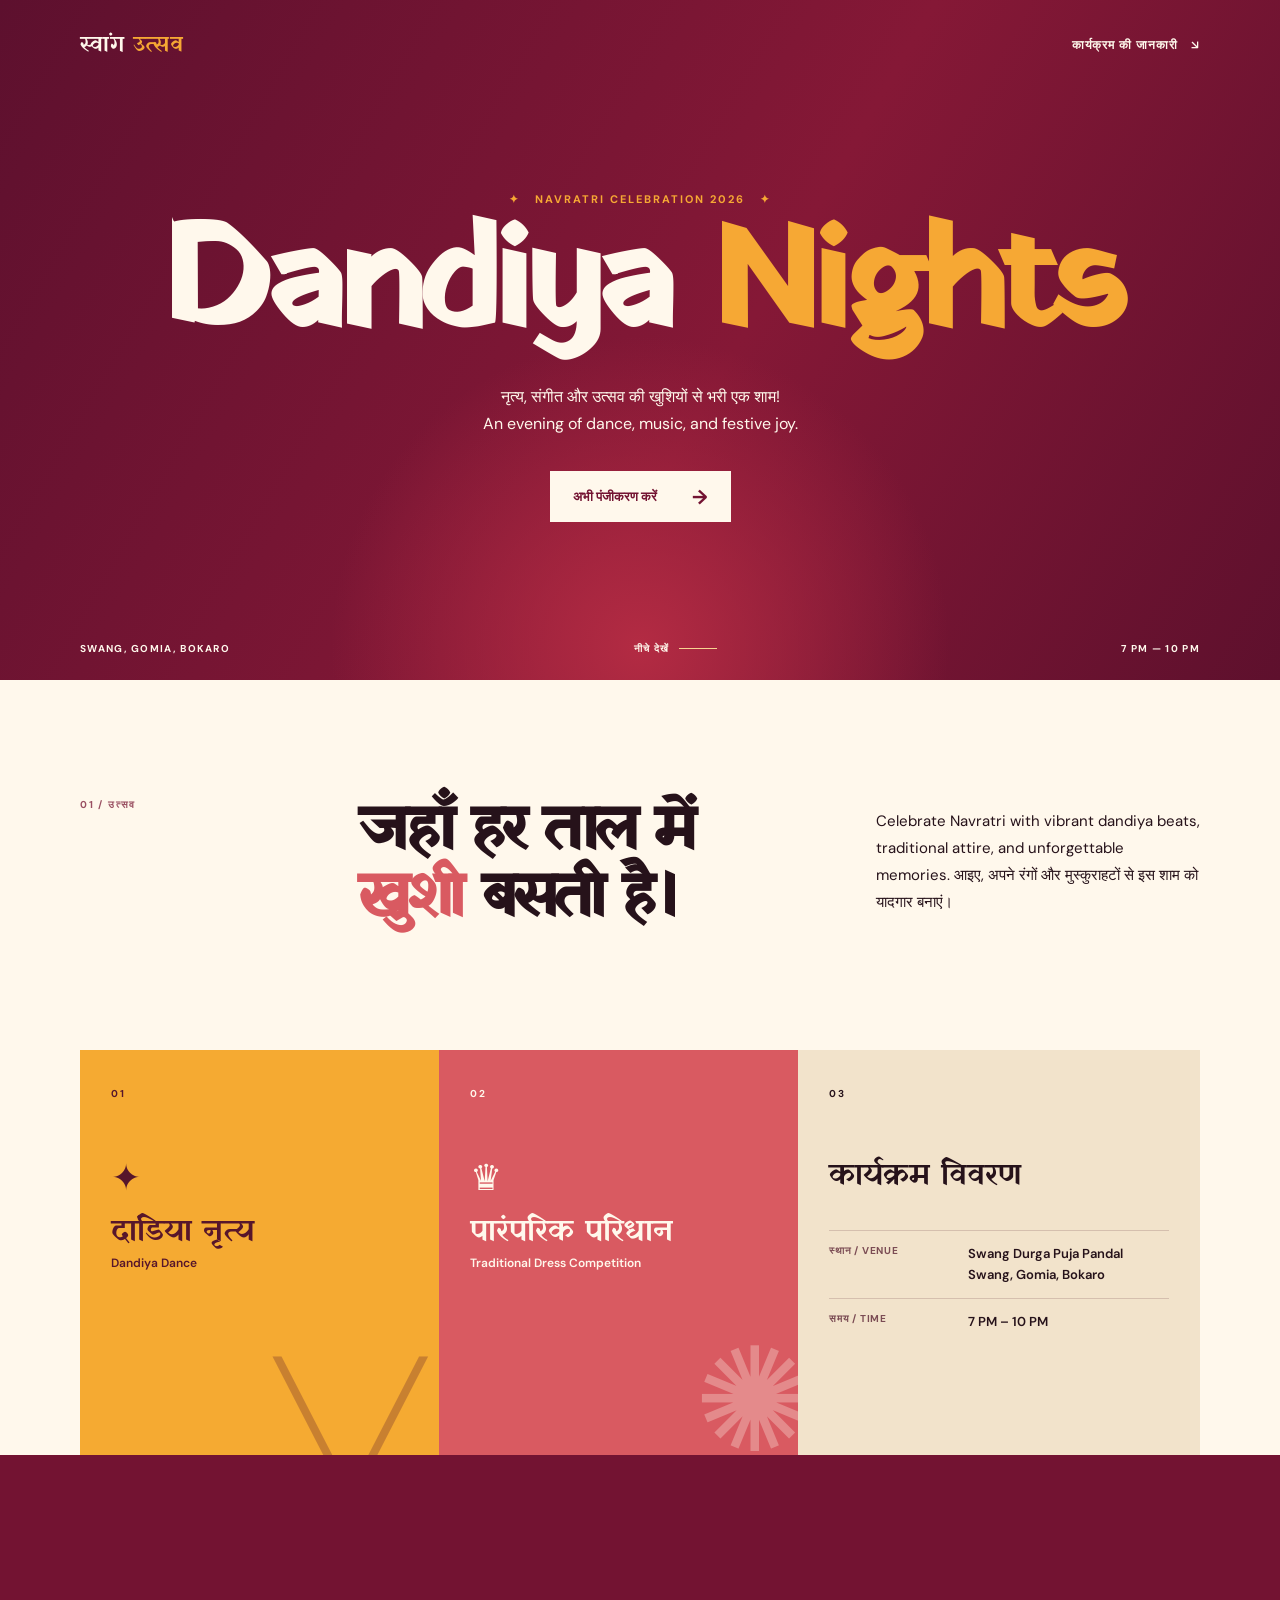
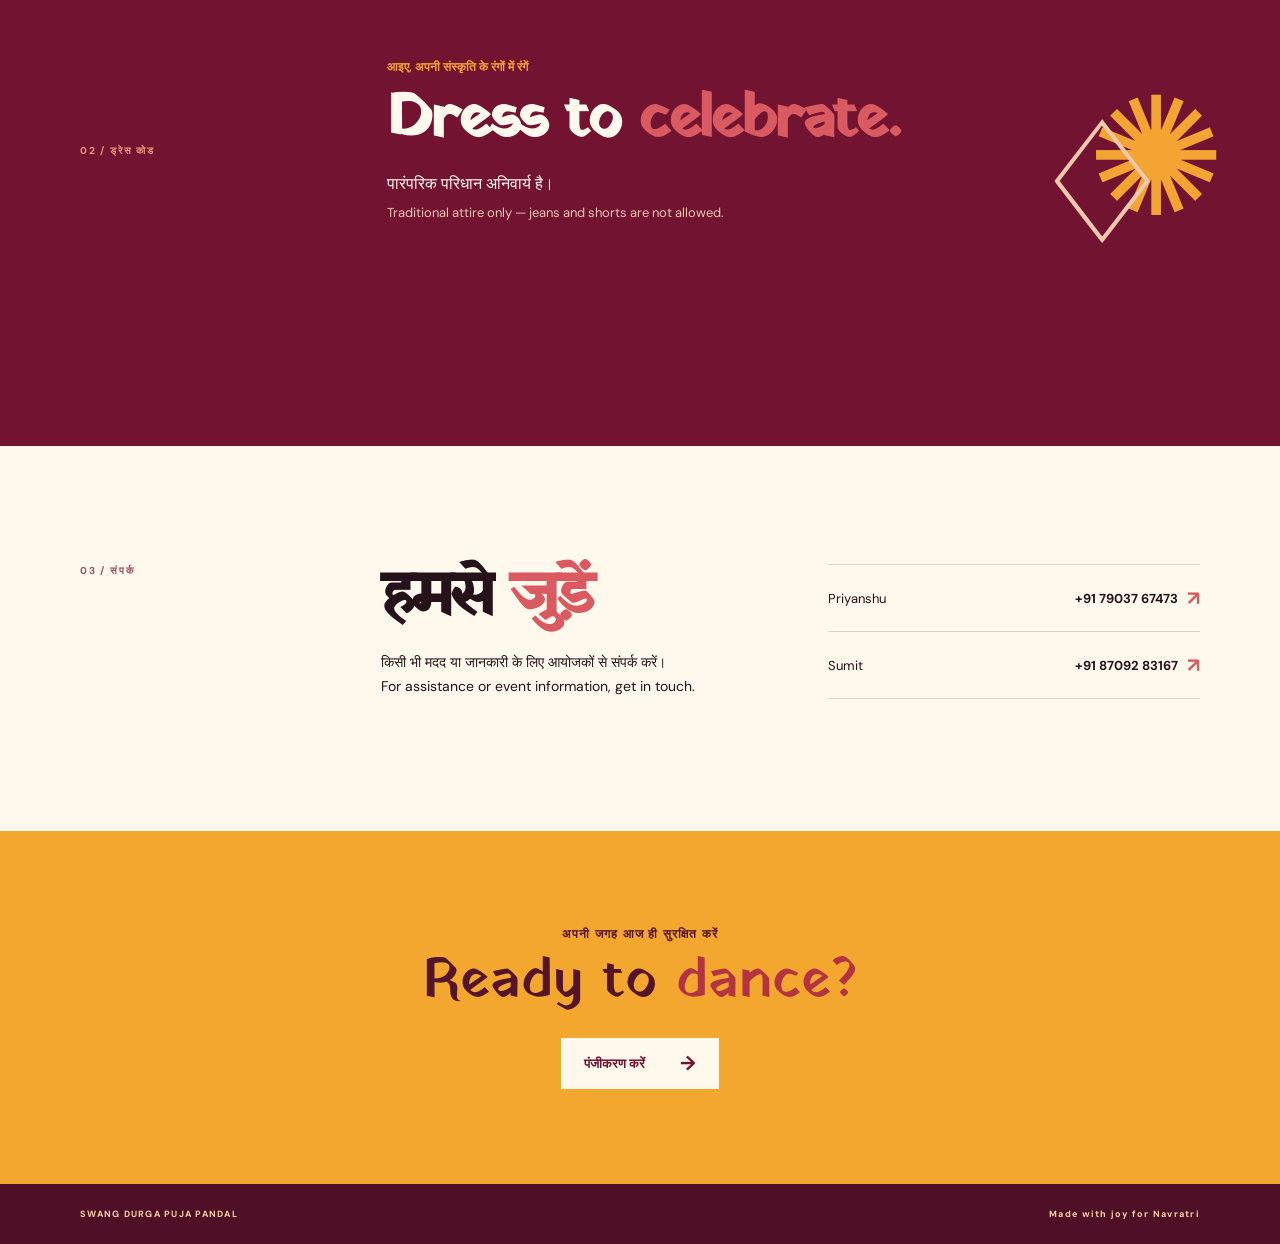
==== index.html @ 5c84b72b "Initial commit via Netlify [skip ci]" ====
<!doctype html>
<html lang="en">
<head>
  <meta charset="utf-8">
  <meta name="viewport" content="width=device-width, initial-scale=1">
  <meta name="theme-color" content="#7a1532">
  <title>Dandiya Nights · Swang</title>
  <link rel="preconnect" href="https://fonts.googleapis.com">
  <link rel="preconnect" href="https://fonts.gstatic.com" crossorigin>
  <link href="https://fonts.googleapis.com/css2?family=DM+Sans:wght@400;500;600;700&family=Yatra+One&display=swap" rel="stylesheet">
  <link rel="stylesheet" href="style.css">
</head>
<body>
  <main>
    <section class="hero">
      <div class="glow glow-one"></div><div class="glow glow-two"></div>
      <nav class="nav container"><a class="brand" href="index.html">स्वांग <span>उत्सव</span></a><a class="nav-link" href="#details">कार्यक्रम की जानकारी <span>↘</span></a></nav>
      <div class="hero-content container">
        <p class="eyebrow">✦ &nbsp; NAVRATRI CELEBRATION 2026 &nbsp; ✦</p>
        <h1>Dandiya <em>Nights</em></h1>
        <p class="hero-copy">नृत्य, संगीत और उत्सव की खुशियों से भरी एक शाम!<br>An evening of dance, music, and festive joy.</p>
        <a class="button button-light" href="register.html">अभी पंजीकरण करें <span>→</span></a>
      </div>
      <div class="dandiya d1">╲</div><div class="dandiya d2">╱</div>
      <div class="hero-footer container"><span>SWANG, GOMIA, BOKARO</span><span class="scroll">नीचे देखें <i></i></span><span>7 PM — 10 PM</span></div>
    </section>

    <section id="details" class="intro section container">
      <div class="section-label">01 / उत्सव</div>
      <div><h2>जहाँ हर ताल में<br><i>खुशी</i> बसती है।</h2></div>
      <p>Celebrate Navratri with vibrant dandiya beats, traditional attire, and unforgettable memories. आइए, अपने रंगों और मुस्कुराहटों से इस शाम को यादगार बनाएं।</p>
    </section>

    <section class="event-grid container">
      <article class="event-card feature-card"><span class="card-num">01</span><div class="icon">✦</div><h3>दांडिया नृत्य</h3><p>Dandiya Dance</p><div class="sticks">╲ ╱</div></article>
      <article class="event-card warm"><span class="card-num">02</span><div class="icon">♛</div><h3>पारंपरिक परिधान</h3><p>Traditional Dress Competition</p><div class="rangoli">✺</div></article>
      <article class="event-card details-card"><span class="card-num">03</span><h3>कार्यक्रम विवरण</h3><dl><div><dt>स्थान / Venue</dt><dd>Swang Durga Puja Pandal<br>Swang, Gomia, Bokaro</dd></div><div><dt>समय / Time</dt><dd>7 PM – 10 PM</dd></div></dl></article>
    </section>

    <section class="dress section"><div class="container dress-inner"><div class="section-label">02 / ड्रेस कोड</div><div><p class="mini">आइए, अपनी संस्कृति के रंगों में रंगें</p><h2>Dress to <i>celebrate.</i></h2><p class="dress-copy">पारंपरिक परिधान अनिवार्य है।<br><span>Traditional attire only — jeans and shorts are not allowed.</span></p></div><div class="dress-art" aria-hidden="true"><div class="sun">✺</div><div class="figure">♢</div></div></div></section>

    <section class="contacts section container"><div class="section-label">03 / संपर्क</div><div><h2>हमसे <i>जुड़ें</i></h2><p>किसी भी मदद या जानकारी के लिए आयोजकों से संपर्क करें।<br>For assistance or event information, get in touch.</p></div><div class="contact-list"><a href="tel:+917903767473"><span>Priyanshu</span><strong>+91 79037 67473</strong><b>↗</b></a><a href="tel:+918709283167"><span>Sumit</span><strong>+91 87092 83167</strong><b>↗</b></a></div></section>

    <section class="cta"><div class="container"><p>अपनी जगह आज ही सुरक्षित करें</p><h2>Ready to <i>dance?</i></h2><a class="button button-light" href="register.html">पंजीकरण करें <span>→</span></a></div></section>
  </main>
  <footer><span>SWANG DURGA PUJA PANDAL</span><span>Made with joy for Navratri</span></footer>
</body>
</html>
---- style.css ----
:root{--wine:#731332;--ink:#26121a;--cream:#fff8ec;--saffron:#f6a834;--rose:#d95a61;--line:rgba(77,30,43,.18)}*{box-sizing:border-box}html{scroll-behavior:smooth}body{margin:0;background:var(--cream);color:var(--ink);font-family:"DM Sans",sans-serif}a{color:inherit;text-decoration:none}.container{width:min(1120px,calc(100% - 48px));margin:auto}.hero{min-height:680px;position:relative;isolation:isolate;overflow:hidden;background:var(--wine);color:#fff8ec}.hero:after{content:"";position:absolute;z-index:-1;inset:0;background:radial-gradient(circle at 50% 95%,#b32b43 0,transparent 34%),linear-gradient(120deg,#5d102e,#851836 56%,#5e102d)}.glow{position:absolute;z-index:-1;border-radius:50%;filter:blur(8px);opacity:.7}.glow-one{width:330px;height:330px;top:-190px;left:15%;background:#f09a39}.glow-two{width:220px;height:220px;right:-85px;bottom:80px;background:#e46561}.nav{height:90px;display:flex;align-items:center;justify-content:space-between}.brand{font-family:"Yatra One",cursive;font-size:22px;letter-spacing:.5px}.brand span{color:var(--saffron)}.nav-link,.back{font-size:12px;font-weight:600;letter-spacing:.08em}.nav-link span{margin-left:9px}.hero-content{padding-top:102px;text-align:center}.eyebrow{font-size:11px;letter-spacing:.18em;font-weight:700;color:var(--saffron);margin:0 0 20px}.hero h1,.form-aside h1,.thanks h1{font-family:"Yatra One",cursive;font-size:clamp(70px,12vw,143px);line-height:.86;letter-spacing:-.05em;margin:0}.hero h1 em,.form-aside h1 em,.thanks h1 em{font-style:normal;color:var(--saffron)}.hero-copy{line-height:1.7;font-size:16px;margin:34px auto}.button{display:inline-flex;align-items:center;justify-content:center;gap:35px;border:0;padding:17px 23px;font-weight:700;font-family:inherit;font-size:13px;cursor:pointer;transition:transform .2s,background .2s}.button:hover{transform:translateY(-3px)}.button span{font-size:20px;line-height:10px}.button-light{background:var(--cream);color:var(--wine)}.hero-footer{position:absolute;bottom:25px;left:0;right:0;display:flex;justify-content:space-between;font-size:10px;letter-spacing:.13em;font-weight:700}.scroll{display:flex;align-items:center;gap:10px}.scroll i{display:inline-block;width:38px;height:1px;background:#f8d492}.dandiya{position:absolute;font-size:260px;font-weight:100;line-height:1;color:#f5a233;opacity:.55;z-index:-1}.d1{left:-34px;bottom:-115px;transform:rotate(-12deg)}.d2{right:-35px;bottom:-118px;transform:rotate(13deg)}.section{padding:118px 0}.section-label{font-size:10px;font-weight:700;letter-spacing:.18em;color:#9a5062;text-transform:uppercase}.intro{display:grid;grid-template-columns:1fr 2fr 1.35fr;gap:38px;align-items:start}.intro h2,.dress h2,.contacts h2{font-family:"Yatra One",cursive;font-size:clamp(37px,5vw,60px);line-height:1.12;margin:0;letter-spacing:-.04em}.intro h2 i,.dress h2 i,.contacts h2 i{font-style:normal;color:var(--rose)}.intro>p{line-height:1.8;margin:10px 0 0;font-size:15px}.event-grid{display:grid;grid-template-columns:1fr 1fr 1.12fr;min-height:405px}.event-card{padding:31px;position:relative;overflow:hidden}.feature-card{background:#f5aa32;color:#57162b}.warm{background:#d95a61;color:#fff8ec}.details-card{background:#f2e3cb}.card-num{font-size:10px;font-weight:700;letter-spacing:.16em}.event-card .icon{font-size:36px;margin-top:52px}.event-card h3{font-family:"Yatra One",cursive;font-weight:400;font-size:30px;line-height:1.15;margin:15px 0 4px}.event-card p{font-size:12px;margin:0;font-weight:600}.sticks{position:absolute;font-size:104px;right:15px;bottom:-30px;opacity:.28}.rangoli{position:absolute;font-size:145px;right:-18px;bottom:-41px;opacity:.3}.details-card h3{margin-top:58px}.details-card dl{margin:35px 0 0}.details-card dl div{border-top:1px solid var(--line);padding:13px 0;display:grid;grid-template-columns:1fr 1.45fr}.details-card dt{font-size:10px;text-transform:uppercase;letter-spacing:.08em;font-weight:700;color:#7b4c54}.details-card dd{margin:0;font-size:13px;font-weight:600;line-height:1.6}.dress{background:var(--wine);color:var(--cream);overflow:hidden}.dress-inner{display:grid;grid-template-columns:1fr 2fr .65fr;align-items:center;min-height:355px}.dress .section-label{color:#e89978}.mini{font-size:12px;color:#f5a233;font-weight:600;margin:0 0 12px}.dress-copy{line-height:1.75;font-size:16px}.dress-copy span{font-size:13px;color:#e9c5ae}.dress-art{height:230px;position:relative}.sun{position:absolute;font-size:165px;color:#f3a432;right:-25px;top:15px}.figure{position:absolute;font-size:170px;color:#efc9ad;right:22px;top:38px}.contacts{display:grid;grid-template-columns:1fr 1.55fr 1.4fr;gap:35px}.contacts>div:nth-child(2)>p{line-height:1.75;font-size:14px;margin-top:18px}.contact-list{border-top:1px solid var(--line)}.contact-list a{display:grid;grid-template-columns:1fr auto 22px;align-items:center;border-bottom:1px solid var(--line);padding:20px 0;font-size:13px}.contact-list strong{font-size:13px}.contact-list b{font-size:20px;text-align:right;color:var(--rose)}.cta{background:#f4a72f;text-align:center;padding:95px 0;color:#54142b}.cta p{font-size:12px;font-weight:700;letter-spacing:.1em;margin:0 0 12px}.cta h2{font-family:"Yatra One",cursive;font-weight:400;font-size:55px;line-height:1;margin:0 0 29px}.cta i{font-style:normal;color:#b33343}footer{min-height:60px;background:#4f1027;color:#f6d4a4;display:flex;justify-content:space-between;align-items:center;padding:0 max(24px,calc((100vw - 1120px)/2));font-size:9px;letter-spacing:.14em;font-weight:700}
/* Registration */.form-page{min-height:100vh;background:linear-gradient(115deg,#6d1532 0 51%,#fff8ec 51%)}.form-page .nav{color:var(--cream)}.form-layout{display:grid;grid-template-columns:1fr 1fr;min-height:calc(100vh - 90px);align-items:center}.form-aside{color:var(--cream);padding:50px 70px 80px 0}.form-aside h1{font-size:clamp(57px,7vw,88px)}.form-aside>p:not(.eyebrow){line-height:1.8;font-size:15px;max-width:370px;margin:28px 0}.aside-meta{border-top:1px solid rgba(255,255,255,.25);display:flex;gap:25px;padding-top:15px;font-size:10px;letter-spacing:.09em;font-weight:700}.form-card{padding:45px 0 45px 80px;max-width:520px}.form-top{display:flex;justify-content:space-between;font-size:10px;letter-spacing:.15em;font-weight:700;color:#9b5061}.form-card h2{font-family:"Yatra One",cursive;font-size:45px;font-weight:400;margin:28px 0 0}.form-note{font-size:13px;color:#785e64;margin:5px 0 27px}form label{display:block;font-size:11px;font-weight:700;letter-spacing:.04em;margin-top:17px}input{display:block;width:100%;border:0;border-bottom:1px solid #cdbcbc;background:transparent;padding:11px 0 10px;font:14px "DM Sans";outline:none;color:var(--ink)}input:focus{border-color:var(--wine)}input::placeholder{color:#b19ca0}.guest-row{display:flex;align-items:center;justify-content:space-between;padding:25px 0 21px;border-bottom:1px solid #cdbcbc}.guest-row label{margin:0}.guest-row small,.total small{display:block;color:#91777e;font-size:10px;margin-top:5px}.stepper{display:flex;align-items:center;gap:14px}.stepper button{width:28px;height:28px;border:1px solid #b89098;border-radius:50%;background:transparent;color:var(--wine);font-size:19px;cursor:pointer}.stepper button:disabled{opacity:.35;cursor:default}.stepper output{font-weight:700;width:10px;text-align:center}.total{display:flex;justify-content:space-between;align-items:center;padding:20px 0}.total span{font-weight:700;font-size:13px}.total strong{font-size:25px;color:var(--wine)}.submit{width:100%;margin-top:7px;background:var(--wine);color:#fff8ec}.thanks-page{background:var(--wine);color:var(--cream);min-height:100vh}.thanks{max-width:710px;margin:auto;text-align:center;padding:45px 24px 90px;position:relative}.thanks .brand{display:block;text-align:left}.thanks-sun{font-size:110px;color:var(--saffron);line-height:1;margin-top:55px}.thanks h1{font-size:clamp(52px,8vw,88px);margin-top:12px}.thanks>p:not(.eyebrow){max-width:530px;margin:26px auto;line-height:1.8;font-size:15px}.thank-contacts{display:flex;justify-content:center;gap:12px;margin:27px 0}.thank-contacts a{background:rgba(255,255,255,.1);padding:12px 15px;font-size:12px}.thank-contacts b{display:block;color:#f5a233;margin-top:5px}
@media(max-width:720px){.container{width:min(100% - 36px,540px)}.hero{min-height:640px}.nav{height:75px}.nav-link{font-size:9px}.hero-content{padding-top:105px}.hero h1{font-size:78px}.hero-copy{font-size:14px;margin:25px auto}.hero-footer{font-size:8px}.hero-footer .scroll{display:none}.intro,.contacts,.dress-inner{grid-template-columns:1fr;gap:22px}.section{padding:75px 0}.intro>p{margin-top:0}.event-grid{grid-template-columns:1fr}.event-card{min-height:275px}.details-card{min-height:305px}.dress-inner{padding:70px 0;position:relative}.dress-art{position:absolute;right:-20px;bottom:-27px;opacity:.32;pointer-events:none}.contacts{gap:22px}.contacts>div:nth-child(2)>p{margin:0}.cta{padding:70px 0}.cta h2{font-size:43px}footer{padding:20px 18px;gap:20px;line-height:1.5}.form-page{background:var(--cream)}.form-page .nav{color:var(--wine)}.back{font-size:10px}.form-layout{display:block}.form-aside{background:var(--wine);margin-left:calc((100vw - 100%)/-2);margin-right:calc((100vw - 100%)/-2);padding:65px 18px 55px}.form-aside h1{font-size:60px}.form-card{padding:42px 0 60px}.form-card h2{font-size:37px}.aside-meta{display:block}.aside-meta span{display:block;margin:8px 0}.thank-contacts{flex-direction:column;max-width:240px;margin-left:auto;margin-right:auto}}
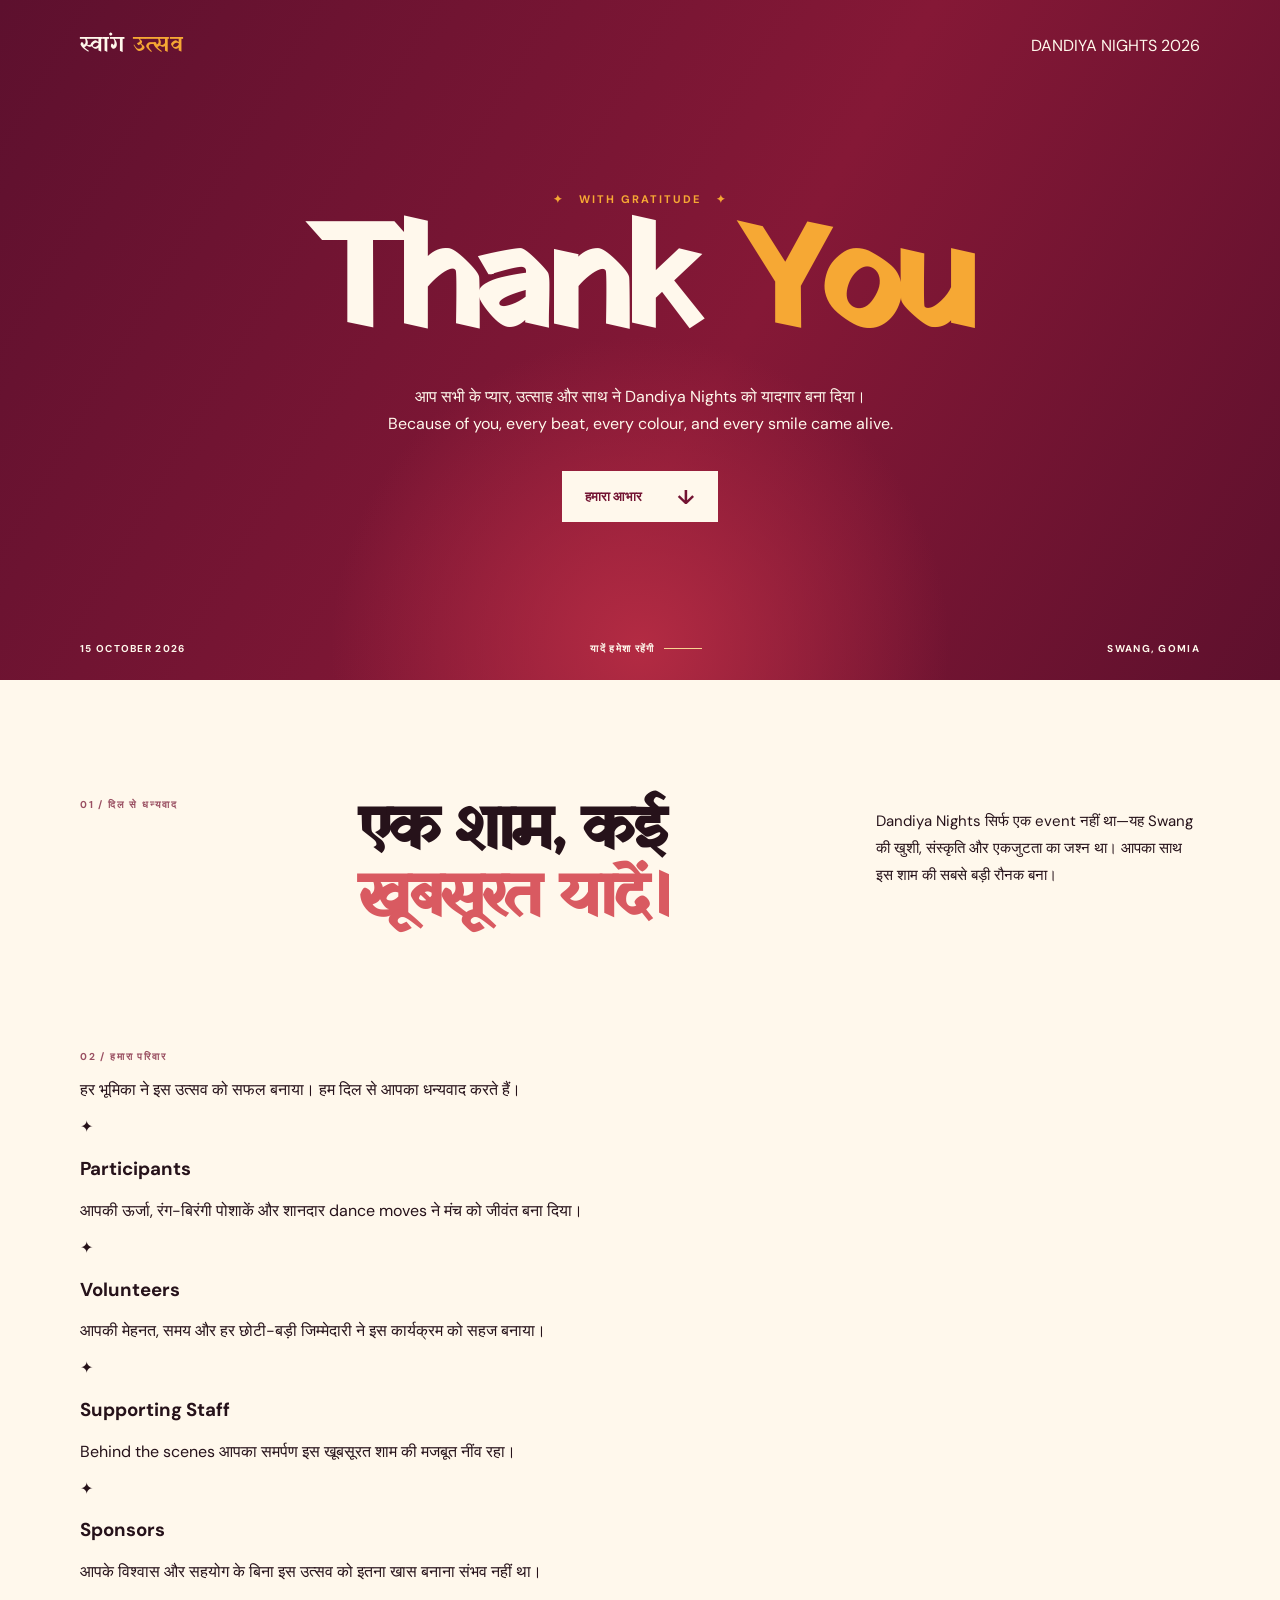
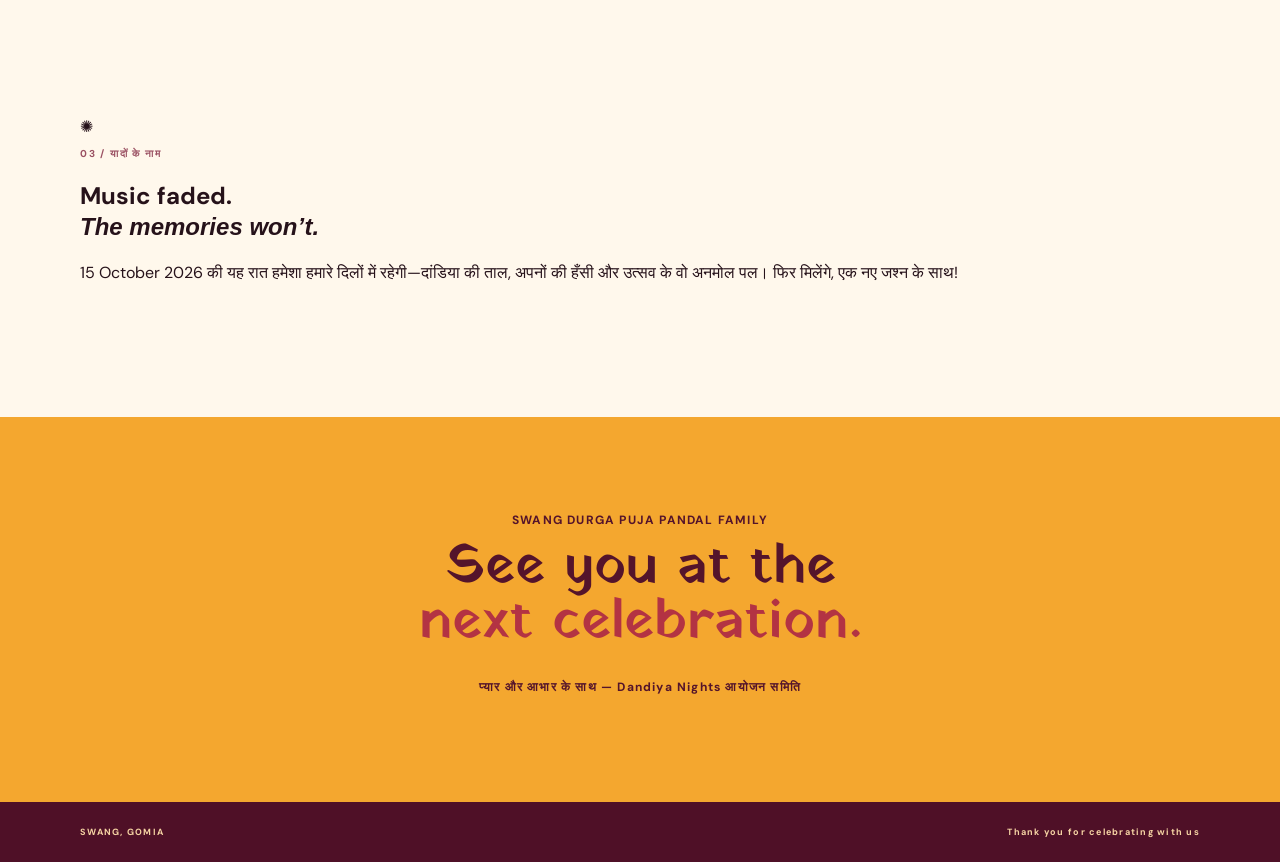
==== commit 377dc143: "Update index.html" ====
--- a/index.html
+++ b/index.html
@@ -4,7 +4,7 @@
   <meta charset="utf-8">
   <meta name="viewport" content="width=device-width, initial-scale=1">
   <meta name="theme-color" content="#7a1532">
-  <title>Dandiya Nights · Swang</title>
+  <title>Thank You · Dandiya Nights Swang</title>
   <link rel="preconnect" href="https://fonts.googleapis.com">
   <link rel="preconnect" href="https://fonts.gstatic.com" crossorigin>
   <link href="https://fonts.googleapis.com/css2?family=DM+Sans:wght@400;500;600;700&family=Yatra+One&display=swap" rel="stylesheet">
@@ -12,37 +12,44 @@
 </head>
 <body>
   <main>
-    <section class="hero">
+    <section class="hero thank-hero">
       <div class="glow glow-one"></div><div class="glow glow-two"></div>
-      <nav class="nav container"><a class="brand" href="index.html">स्वांग <span>उत्सव</span></a><a class="nav-link" href="#details">कार्यक्रम की जानकारी <span>↘</span></a></nav>
+      <nav class="nav container"><a class="brand" href="index.html">स्वांग <span>उत्सव</span></a><span class="nav-note">DANDIYA NIGHTS 2026</span></nav>
       <div class="hero-content container">
-        <p class="eyebrow">✦ &nbsp; NAVRATRI CELEBRATION 2026 &nbsp; ✦</p>
-        <h1>Dandiya <em>Nights</em></h1>
-        <p class="hero-copy">नृत्य, संगीत और उत्सव की खुशियों से भरी एक शाम!<br>An evening of dance, music, and festive joy.</p>
-        <a class="button button-light" href="register.html">अभी पंजीकरण करें <span>→</span></a>
+        <p class="eyebrow">✦ &nbsp; WITH GRATITUDE &nbsp; ✦</p>
+        <h1>Thank <em>You</em></h1>
+        <p class="hero-copy">आप सभी के प्यार, उत्साह और साथ ने Dandiya Nights को यादगार बना दिया।<br>Because of you, every beat, every colour, and every smile came alive.</p>
+        <a class="button button-light" href="#gratitude">हमारा आभार <span>↓</span></a>
       </div>
       <div class="dandiya d1">╲</div><div class="dandiya d2">╱</div>
-      <div class="hero-footer container"><span>SWANG, GOMIA, BOKARO</span><span class="scroll">नीचे देखें <i></i></span><span>7 PM — 10 PM</span></div>
+      <div class="hero-footer container"><span>15 OCTOBER 2026</span><span class="scroll">यादें हमेशा रहेंगी <i></i></span><span>SWANG, GOMIA</span></div>
     </section>
 
-    <section id="details" class="intro section container">
-      <div class="section-label">01 / उत्सव</div>
-      <div><h2>जहाँ हर ताल में<br><i>खुशी</i> बसती है।</h2></div>
-      <p>Celebrate Navratri with vibrant dandiya beats, traditional attire, and unforgettable memories. आइए, अपने रंगों और मुस्कुराहटों से इस शाम को यादगार बनाएं।</p>
+    <section id="gratitude" class="intro section container">
+      <div class="section-label">01 / दिल से धन्यवाद</div>
+      <div><h2>एक शाम, कई<br><i>खूबसूरत यादें।</i></h2></div>
+      <p>Dandiya Nights सिर्फ एक event नहीं था—यह Swang की खुशी, संस्कृति और एकजुटता का जश्न था। आपका साथ इस शाम की सबसे बड़ी रौनक बना।</p>
     </section>
 
-    <section class="event-grid container">
-      <article class="event-card feature-card"><span class="card-num">01</span><div class="icon">✦</div><h3>दांडिया नृत्य</h3><p>Dandiya Dance</p><div class="sticks">╲ ╱</div></article>
-      <article class="event-card warm"><span class="card-num">02</span><div class="icon">♛</div><h3>पारंपरिक परिधान</h3><p>Traditional Dress Competition</p><div class="rangoli">✺</div></article>
-      <article class="event-card details-card"><span class="card-num">03</span><h3>कार्यक्रम विवरण</h3><dl><div><dt>स्थान / Venue</dt><dd>Swang Durga Puja Pandal<br>Swang, Gomia, Bokaro</dd></div><div><dt>समय / Time</dt><dd>7 PM – 10 PM</dd></div></dl></article>
+    <section class="gratitude-section">
+      <div class="container">
+        <div class="gratitude-heading"><div class="section-label">02 / हमारा परिवार</div><p>हर भूमिका ने इस उत्सव को सफल बनाया। हम दिल से आपका धन्यवाद करते हैं।</p></div>
+        <div class="gratitude-grid">
+          <article><span>✦</span><h3>Participants</h3><p>आपकी ऊर्जा, रंग-बिरंगी पोशाकें और शानदार dance moves ने मंच को जीवंत बना दिया।</p></article>
+          <article><span>✦</span><h3>Volunteers</h3><p>आपकी मेहनत, समय और हर छोटी-बड़ी जिम्मेदारी ने इस कार्यक्रम को सहज बनाया।</p></article>
+          <article><span>✦</span><h3>Supporting Staff</h3><p>Behind the scenes आपका समर्पण इस खूबसूरत शाम की मजबूत नींव रहा।</p></article>
+          <article><span>✦</span><h3>Sponsors</h3><p>आपके विश्वास और सहयोग के बिना इस उत्सव को इतना खास बनाना संभव नहीं था।</p></article>
+        </div>
+      </div>
     </section>
 
-    <section class="dress section"><div class="container dress-inner"><div class="section-label">02 / ड्रेस कोड</div><div><p class="mini">आइए, अपनी संस्कृति के रंगों में रंगें</p><h2>Dress to <i>celebrate.</i></h2><p class="dress-copy">पारंपरिक परिधान अनिवार्य है।<br><span>Traditional attire only — jeans and shorts are not allowed.</span></p></div><div class="dress-art" aria-hidden="true"><div class="sun">✺</div><div class="figure">♢</div></div></div></section>
+    <section class="memory section container">
+      <div class="memory-symbol">✺</div>
+      <div><p class="section-label">03 / यादों के नाम</p><h2>Music faded.<br><i>The memories won’t.</i></h2><p>15 October 2026 की यह रात हमेशा हमारे दिलों में रहेगी—दांडिया की ताल, अपनों की हँसी और उत्सव के वो अनमोल पल। फिर मिलेंगे, एक नए जश्न के साथ!</p></div>
+    </section>
 
-    <section class="contacts section container"><div class="section-label">03 / संपर्क</div><div><h2>हमसे <i>जुड़ें</i></h2><p>किसी भी मदद या जानकारी के लिए आयोजकों से संपर्क करें।<br>For assistance or event information, get in touch.</p></div><div class="contact-list"><a href="tel:+917903767473"><span>Priyanshu</span><strong>+91 79037 67473</strong><b>↗</b></a><a href="tel:+918709283167"><span>Sumit</span><strong>+91 87092 83167</strong><b>↗</b></a></div></section>
-
-    <section class="cta"><div class="container"><p>अपनी जगह आज ही सुरक्षित करें</p><h2>Ready to <i>dance?</i></h2><a class="button button-light" href="register.html">पंजीकरण करें <span>→</span></a></div></section>
+    <section class="cta gratitude-cta"><div class="container"><p>SWANG DURGA PUJA PANDAL FAMILY</p><h2>See you at the<br><i>next celebration.</i></h2><p class="cta-signoff">प्यार और आभार के साथ — Dandiya Nights आयोजन समिति</p></div></section>
   </main>
-  <footer><span>SWANG DURGA PUJA PANDAL</span><span>Made with joy for Navratri</span></footer>
+  <footer><span>SWANG, GOMIA</span><span>Thank you for celebrating with us</span></footer>
 </body>
 </html>
